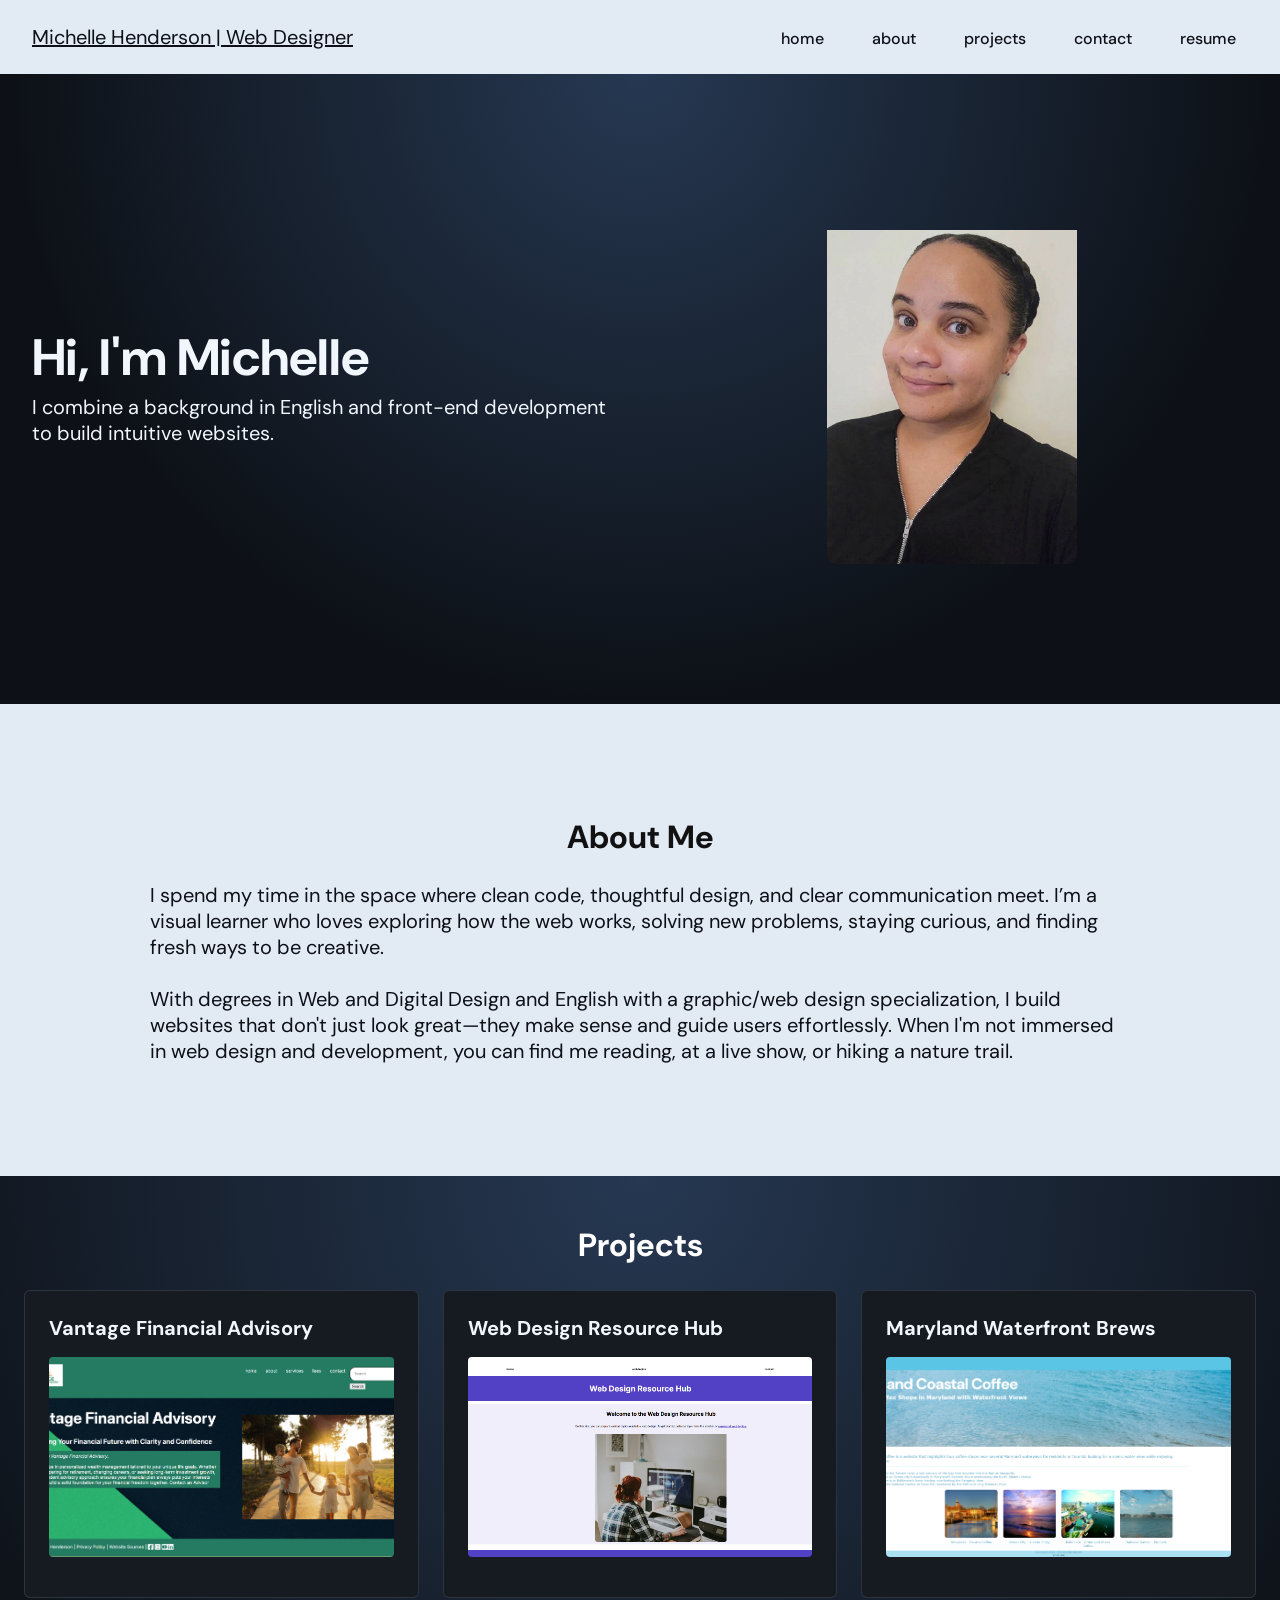
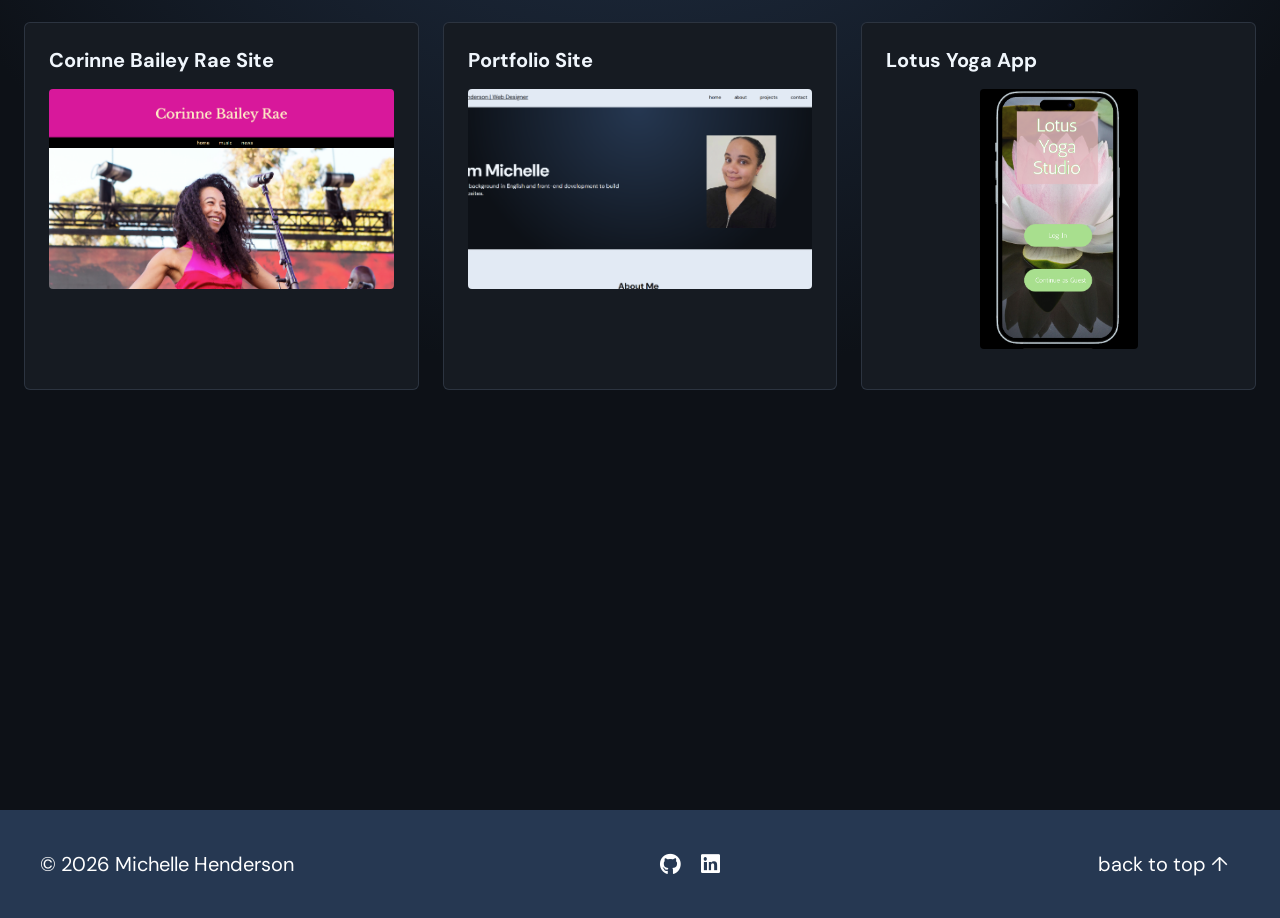
==== index.html @ 662ca111 "increase font awesome icon sizes" ====
<!DOCTYPE html>
<html lang="en">
<head>
    <meta charset="UTF-8">
    <meta name="viewport" content="width=device-width, initial-scale=1.0">
    <title>Michelle Henderson - Web Designer</title>
    <link rel="preconnect" href="https://fonts.googleapis.com">
<link rel="preconnect" href="https://fonts.gstatic.com" crossorigin>
<link href="https://fonts.googleapis.com/css2?family=DM+Sans:ital,opsz,wght@0,9..40,100..1000;1,9..40,100..1000&family=Manrope:wght@200..800&display=swap" rel="stylesheet">
   <link rel="stylesheet" href="https://cdnjs.cloudflare.com/ajax/libs/font-awesome/6.5.1/css/all.min.css" integrity="sha512-DTOQO9RWCH3ppGqcWaEA1BIZOC6xxalwEsw9c2QQeAIftl+Vegovlnee1c9QX4TctnWMn13TZye+giMm8e2LwA==" crossorigin="anonymous" referrerpolicy="no-referrer" /> 
<link rel="stylesheet" href="style.css">
    <script src="script.js" defer></script>
</head>

<body>
   <header class="site-header" id="top">
<div class="logo">
    <a href="index.html">Michelle Henderson | Web Designer </a>
</div>

<button class="nav-toggle" aria-label="Toggle navigation">
    <span class="hamburger-bar"></span>
    <span class="hamburger-bar"></span>
    <span class="hamburger-bar"></span>
</button>

<nav class="site-nav">
    <ul>
        <li><a href="#hero">home</a></li>
        <li><a href="#about">about</a></li>
        <li><a href="#projects">projects</a></li>
        <li><a href="#contact">contact</a></li>
        <li><a href="resume.html">resume</a></li>
    </ul>
</nav>
   </header> 


   <main>
<section id="hero" class="hero-section">
    <div class="hero-text">
<h1>Hi, I'm Michelle</h1>
<span class="hero-subtitle">I combine a background in English and front-end development
     to build intuitive websites.
</span>
    </div>

    <div class="hero-image">
        <img src="images/selfie-3.webp" alt="photo of Michelle" class="selfie-img">
    </div>
</section>

<section id="about" class="about-section">
    <h2>About Me</h2>
<p>I spend my time in the space where clean code, thoughtful design, and clear communication meet. I’m a visual learner who loves exploring how the web works, solving new problems, staying curious, and finding fresh ways to be creative.</p><br>
<p>​With degrees in Web and Digital Design and English with a graphic/web design specialization, I build websites that don't just look great—they make sense and guide users effortlessly. When I'm not immersed in web design and development, you can find me reading, at a live show, or hiking a nature trail.</p>

</section>

<section id="projects" class="projects-section">
<h2>Projects</h2>
<div class="projects-grid">
    <article class="project-card">
        <h3>Vantage Financial Advisory</h3>
        <a href="vantage-financial-advisory.html"><img src="images/financial-site.png" alt="photo of Financial Advisory site"></a>
        <div class="tech-tags">
        </div>
    </article>
        
    <article class="project-card">
        <h3>Web Design Resource Hub</h3>
        <img src="images/resource-hub-site.png" alt="photo of Web Resource Hub site">
        <div class="tech-tags">
        </div>
    </article>

      <article class="project-card">
        <h3>Maryland Waterfront Brews</h3>
        <img src="images/coastal-coffee-site.png" alt="photo of Coastal Coffee site">
        <div class="tech-tags">
        </div>
    </article>

    <article class="project-card">
        <h3>Corinne Bailey Rae Site</h3>
        <img src="images/cbr-fansite-desktop.png" alt="photo of Corinne Bailey Rae Site">
        <div class="tech-tags">
        </div>
    </article>

    <article class="project-card">
        <h3>Portfolio Site</h3>
        <img src="images/portfolio-site.png" alt="photo of Portfolio site">
        <div class="tech-tags">
        </div>
    </article>

    <article class="project-card">
        <h3>Lotus Yoga App</h3>
        <img src="images/lotus-app.png" alt="photo of Lotus Yoga App" class="mockup-portrait">
        <div class="tech-tags">
        </div>
    </article>

</div>
</section>

<section id="contact" class="contact-section">
<h2>Let's Build Something Together!</h2>
<div class="cta">
  <a href="mailto:michellehenderson.dev@gmail.com?subject=Web%20Design%20Inquiry" class="btn">Get in Touch</a>
</div>
</section>






   </main>
<footer class="site-footer">
    <div class="footer-inner">
        <p>&copy; <span id="current-year"></span> Michelle Henderson</p>

        <div class="footer-social">
      <a href="https://github.com/chelle-codes" target="_blank" rel="noopener noreferrer" aria-label="GitHub Profile">
        <i class="fa-brands fa-github fa-xl" aria-hidden="true"></i>
      </a>
      <a href="https://linkedin.com" target="_blank" rel="noopener noreferrer" aria-label="LinkedIn Profile">
        <i class="fa-brands fa-linkedin fa-xl" aria-hidden="true"></i>
      </a>
    </div>

        <a href="#top" class="back-to-top">back to top &uarr;</a>
    </div>
</footer>


</body>
</html>
---- style.css ----
:root {
  --bg-dark: #0d1117;
  --bg-dark-glow: #263852;
  --bg-dark-card: #161b22;
  --bg-light: #e2eaf4;
  --text-on-dark: #f0f6fc;
  --text-muted-dark: #8b949e;
  --text-on-light: #0d1117;
  --accent: #8513ff;
  --border-subtle: rgba(165, 196, 232, 0.15);
}


*,
*::before,
*::after {
    box-sizing: border-box;
    margin: 0;
    padding: 0;
}

html {
    font-size: 16px; 
}

body {
    font-family: 'DM Sans', sans-serif;
    font-size: 1.25rem;
    color: #333;
    background-color: var(--bg-dark);
    background-image: radial-gradient(circle at 50% 0%, var(--bg-dark-glow) 0%, var(--bg-dark) 70%);
}

img {
    max-width: 100%;
    height: auto;
    display: block;
}

.hero-section{
  background-color: var(--bg-dark);
  background-image: radial-gradient(circle at 50% 0%, var(--bg-dark-glow) 0%, var(--bg-dark) 70%);
  color: var(--text-on-dark);
}

.selfie-img {
    width:100%;
    max-width:250px;
    height:auto;
    display:block;
    margin: 0 auto;
    border-radius:10px;
    padding-top:1.5rem;
}

.hero-section {
    padding: 2.5rem clamp(1.25rem, 5vw, 2rem) 3rem;
}

.about-section {
    padding: 3.5rem clamp(1.25rem, 5vw, 2rem);
}

.about-section p + p {
    margin-top: 1rem;
}

.contact-section {
    padding: 3.5rem clamp(1.25rem, 5vw, 2rem);
    text-align: center;
}


/* --- Mobile Header & Spacing --- */
.site-header {
    position: sticky;
    top:0;
    z-index:1000;
    display: flex;
    justify-content: space-between;
    align-items: center;
    padding: 1rem 1.25rem; /* Tighter padding for mobile */
    font-size: 1.15rem;
    background-color: var(--bg-light);
}

header, .hero {
    padding-left: 1.25rem;
    padding-right: 1.25rem;
}

h1 {
    font-size: clamp(2.2rem, 4vw, 4rem);
    margin-bottom: 0.2rem;
}

h2 {font-size: 2rem;
    margin-bottom: 1.5rem;
    text-align: center;
    color: #111;
}

.project-h2{
    text-align:left;
    padding-top:2rem;
}

.project-page-h1{
   color: var(--text-on-light);
   padding: 2rem 1.25rem;
}

.hero-subtitle {
    font-size: 1.1rem;
    color: var(--text-on-dark);
}

.hero-subtitle-project-page{
    font-size: 1.1rem;
    color: var(--text-on-light);
    padding: 2rem 1.25rem;
}

/* --- Mobile Hamburger Toggle Button --- */
.nav-toggle {
    display: block; /* Visible by default on mobile */
    background: none;
    border: none;
    cursor: pointer;
    padding: 0.5rem;
    z-index: 1001;
}

.hamburger-bar {
    display: block;
    width: 25px;
    height: 3px;
    background-color: #333;
    margin: 5px 0;
    transition: 0.3s;
}

/* --- Mobile Off-Canvas Navigation --- */
.site-nav {
    position: fixed;
    top: 0;
    right: 0;
    z-index: 999;
    width: 280px;
    height: auto;
    max-height: 90vh;
    background-color: #ffffff;
    border-bottom-left-radius: 12px;
    box-shadow: -4px 0 15px rgba(0, 0, 0, 0.1);
    transform: translateX(100%);
    visibility: hidden;
    transition: transform 0.4s cubic-bezier(0.16, 1, 0.3, 1), visibility 0.4s;
}

.site-nav.active {
    transform: translateX(0);
    visibility: visible;
}

.site-nav ul {
    list-style: none;
    display: flex;
    flex-direction: column; /* Stacked vertical links for mobile touch targets */
    padding: 4rem 1.5rem 1.25rem 1.5rem;
    gap: 0.25rem;
    margin: 0;
}

.site-nav a {
    text-decoration: none;
    color: #333;
    font-weight: 500;
    display: flex;
    align-items: center;
    min-height: 44px;
    padding: 0.35rem 0;
    font-size: 1.1rem;
}

.site-nav a:hover {
    color: var(--accent);
}

a:link{color:var( --text-on-light);
}

a:visited{color:var( --text-on-light);
}

a:focus{color:var( --accent);
}

a:hover{color:var( --accent);
}

a:active{color:var( --text-on-light);
}

.cta a {
    color: var(--text-on-dark);
}

.about-section {
    background-color: var(--bg-light);
    color: var(--text-on-light);
    
}

.about-section p {
    max-width:70ch;
    margin: 0 auto;
}

.back-to-top {
  display: inline-flex;
  align-items: center;
  justify-content: center;
  min-height: 44px;
  padding: 0.5rem 0.75rem;
}


/* --- Projects Section & Grid --- */
.projects-section {
    padding: 3rem 1.5rem;
    background-color: var(--bg-dark);
    background-image: radial-gradient(circle at 50% 0%, var(--bg-dark-glow) 0%, var(--bg-dark) 75%);
    color: var(--text-on-dark);
}

.projects-section h2 {
    font-size: 2rem;
    margin-bottom: 1.5rem;
    text-align: center;
    color: white;
}

/* Mobile default: Single column stack for project cards */
.projects-grid {
    display: grid;
    grid-template-columns: 1fr;
    gap: 1.5rem;
}

.project-card {
  background-color: var(--bg-dark-card);
  padding: 1.5rem;
  border-radius: 6px;
  border: 1px solid var(--border-subtle);
  display: flex;
  flex-direction: column;
  gap: 1rem;
  min-width: 0;
  overflow: hidden;
}

.project-card img {
  display: block;
  width: 100%;
  max-width: 100%;
  height: 200px;
  object-fit: cover;
  border-radius: 4px;
}

.project-card img.mockup-portrait {
  width: auto;
  max-width: 100%;
  height: auto;
  max-height: 260px;
  object-fit: contain;
  align-self: center;
}

.project-card h3 {
    font-size: 1.25rem;
    color: var(--text-on-dark);
}

.project-card p {
    font-size: 0.95rem;
    color: var(--text-muted-dark);
}

.tech-tags {
    display: flex;
    flex-wrap: wrap;
    gap: 0.5rem;
}

.contact-section{
    background-color: var(--bg-light);
    color: var(--text-on-light);
}
.site-footer {
  background-color: var(--bg-dark-glow);
  color: #ffffff;            /* Base text color */
  padding: 2rem 1rem;
}

/* Inner constrained layout container */
.footer-inner {
  max-width: 1200px;
  margin: 0 auto;
  display: flex;
  flex-direction: column;
  align-items: center;
  gap: 1rem;
  text-align: center;
}

/* Link and icon alignment */
.site-footer a {
  color: #ffffff;
  text-decoration: none;
  display: inline-flex;
  align-items: center;
  justify-content: center;
}

/* Font Awesome icon sizing and transition */
.site-footer i {
  font-size: 1.35rem;
  transition: color 0.2s ease, transform 0.2s ease;
}

/* Hover and focus states for interactivity */
.site-footer a:hover i,
.site-footer a:focus i {
  color: var(--accent);
  transform: translateY(-2px);
}

.footer-social {
  display: flex;
  gap: 1.25rem;
  align-items: center;
}

.hero-section,
  .about-section {
  padding-left: clamp(1.25rem, 5vw, 2rem);
  padding-right: clamp(1.25rem, 5vw, 2rem);
}

.project-image{
    width:100%;
    max-width:800px;
    height:auto;
    display:block;
    margin: 0 auto;
    border-radius:10px;
    padding-top:1.5rem;
}

.hero-section-project{
    padding-top:2rem;
    background-color: var(--bg-light); /* Or var(--bg-dark-card) if dark */
    color: var(--text-on-light);
}

.container{
    max-width:70rem;
    margin-inline:auto;
    padding-left: clamp(1.25rem, 5vw, 2rem);
    padding-right: clamp(1.25rem, 5vw, 2rem);
    padding-top:2rem;
    margin-top:4rem;
    background-color: var(--bg-dark);
    background-image: radial-gradient(circle at 50% 0%, var(--bg-dark-glow) 0%, var(--bg-dark) 70%);
    color: var(--text-on-light);
}

.project-section{
  background-color: var(--bg-light); /* Or var(--bg-dark-card) if dark */
  color: var(--text-on-light);
  padding: 2rem 1.25rem;
  margin-bottom: 2rem; /* Creates the gap below each section */
}

.cta{
  display: flex;
  flex-wrap: wrap;
  justify-content: center;
  gap: 0.75rem;
  margin-top: 1.5rem;
}

.btn{
  display: inline-flex;
  align-items: center;
  justify-content: center;
  min-height: 44px;
  padding: 0.75rem 1.75rem;
  border-radius: 999px;
  background-color: var(--bg-dark-glow);
  color: var(--text-on-dark);
  font-weight: 600;
  text-decoration: none;
  transition: background-color 0.2s ease, color 0.2s ease, border-color 0.2s ease;
  margin-bottom: 2rem;
}
.btn:hover,
.btn:focus-visible {
  background-color: var(--bg-dark-glow);
  border-color: var(--bg-dark-glow);
  color:var(--accent);
}

.btn:focus-visible {
  outline: 3px solid var(--accent);
  outline-offset: 2px;
}

.reveal {
  opacity: 0;
  transform: translateY(20px);
  transition: opacity 0.65s ease-out, transform 0.65s ease-out;
}

.reveal.is-visible {
  opacity: 1;
  transform: translateY(0);
}



/* Respect user motion preferences */
@media (prefers-reduced-motion: reduce) {
  .reveal {
    opacity: 1;
    transform: none;
    transition: none;
  }
}

@media (min-width: 768px) {

    .hero-section {
        display:grid;
        grid-template-columns: 1fr 1fr;
        align-items:center;
        gap: 2rem; 
        min-height: 70vh;
    }

    .site-header {
        padding: 1.5rem 2rem;
        font-size: 1.25rem;
    }

    .hero {
        padding-top:4rem;
        padding-bottom:4rem;
        padding-left: 2rem;
        padding-right: 2rem;
    }

    .hero-text {
        margin-top:0;
    }

    .hero-subtitle {
        font-size: 1.25rem;
    }

    /* Hide the mobile menu toggle on desktop */
    .nav-toggle {
        display: none;
    }

    /* Reset off-canvas sidebar back to a inline header navigation */
    .site-nav {
        position: static;
        width: auto;
        height: auto;
        background-color: transparent;
        box-shadow: none;
        transform: none;
        visibility: visible;
    }

    .site-nav ul {
        flex-direction: row; /* Horizontal alignment */
        padding: 0;
        gap: 1.5rem;
    }

    .site-nav a {
        display: inline;
        padding: 0.5rem 0.75rem;
        font-size: 1rem;
    }

    .projects-grid {
        grid-template-columns: repeat(3, 1fr); /* Switches to a 3-column grid on larger screens */
    }
    
    .hero {
        padding: 5rem 2rem;
    }

    .hero h1 {
        font-size: 2.75rem;
    }

    .about-section{
    padding-top: 7rem;    
    padding-bottom: 7rem; 
}

   .contact-section{
    padding-top: 7rem;    
    padding-bottom: 7rem; 
}

.footer-inner {
    flex-direction: row;
    justify-content: space-between;
  }

  .btn {
    margin-bottom: 2rem;
  }
  

}

/*project card slide-in*/
@media (max-width: 767px) {
  .projects-grid .project-card.card-reveal {
    opacity: 0;
    transform: translateY(18px);
    transition: opacity 0.5s ease-out, transform 0.5s ease-out;
  }

  .projects-grid .project-card.card-reveal.is-visible {
    opacity: 1;
    transform: translateY(0);
  }
}

@media (prefers-reduced-motion: reduce) {
  .projects-grid .project-card.card-reveal {
    opacity: 1;
    transform: none;
    transition: none;
  }
}
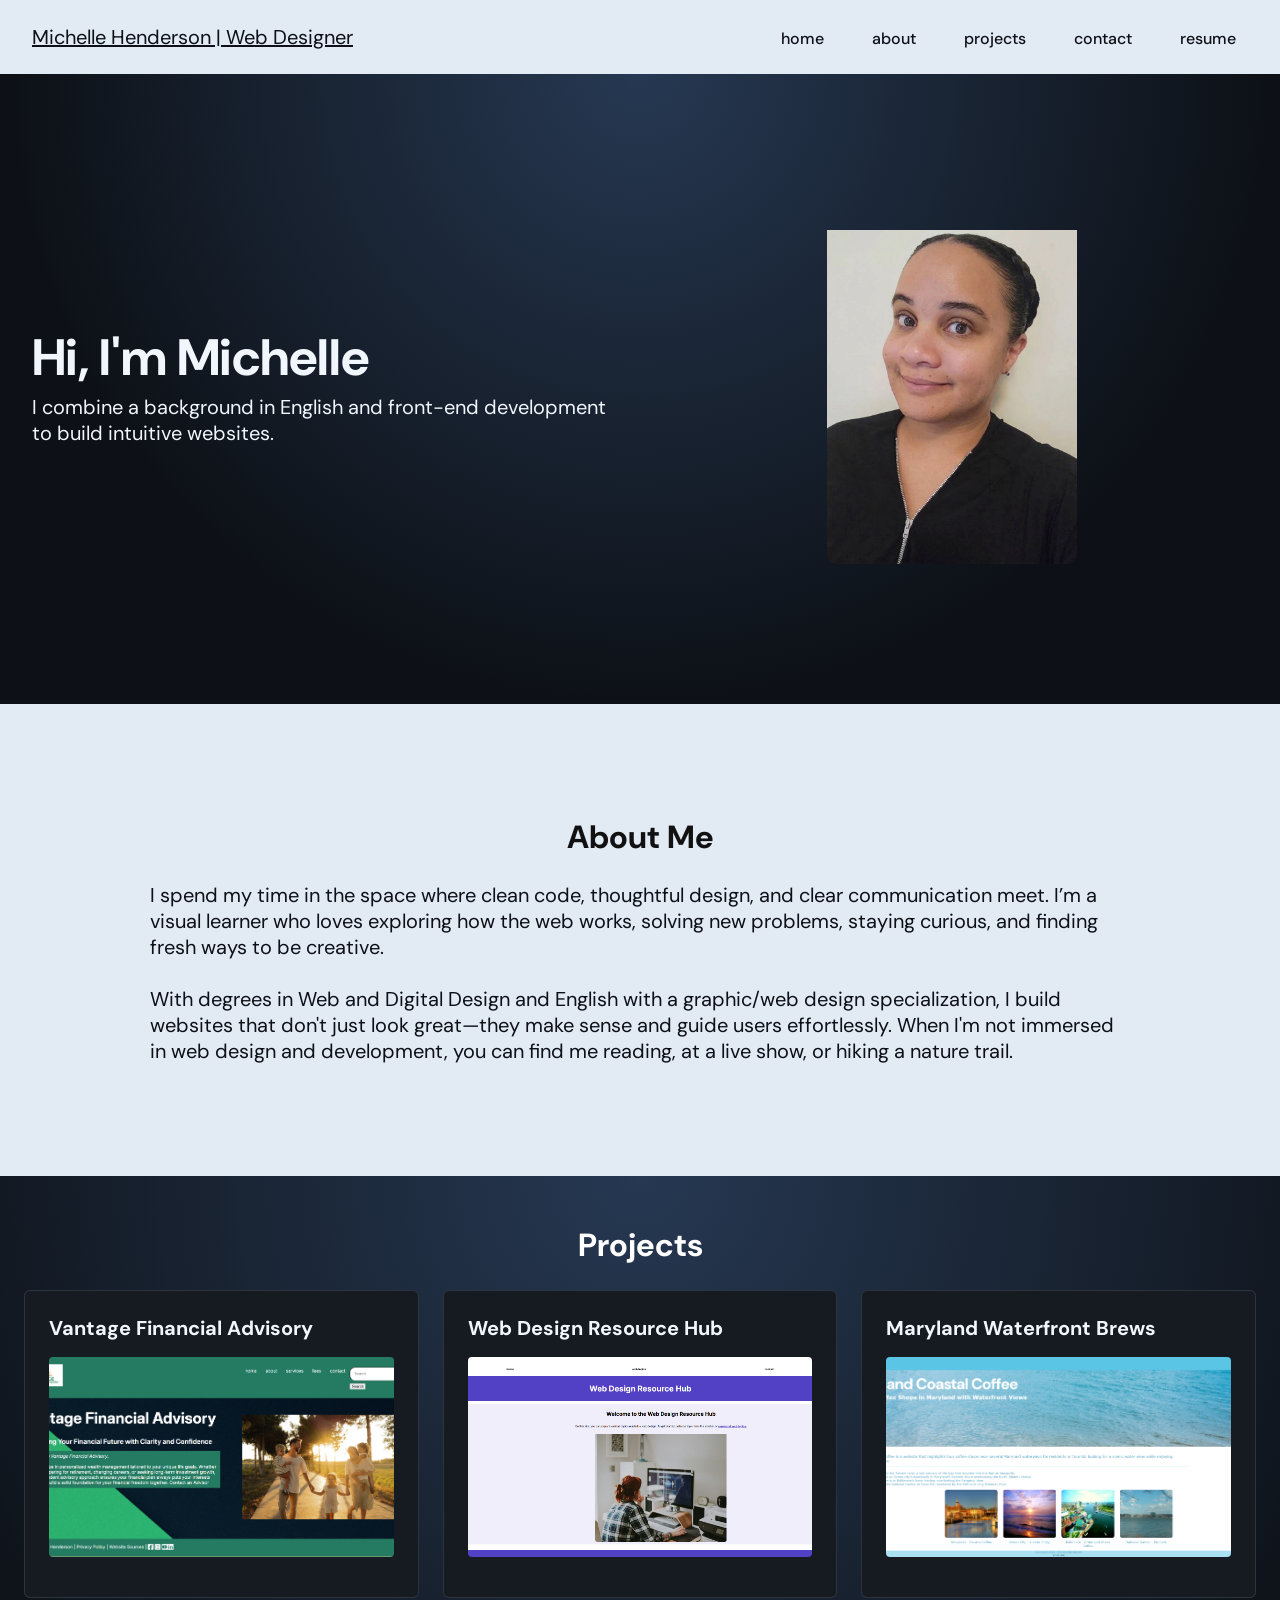
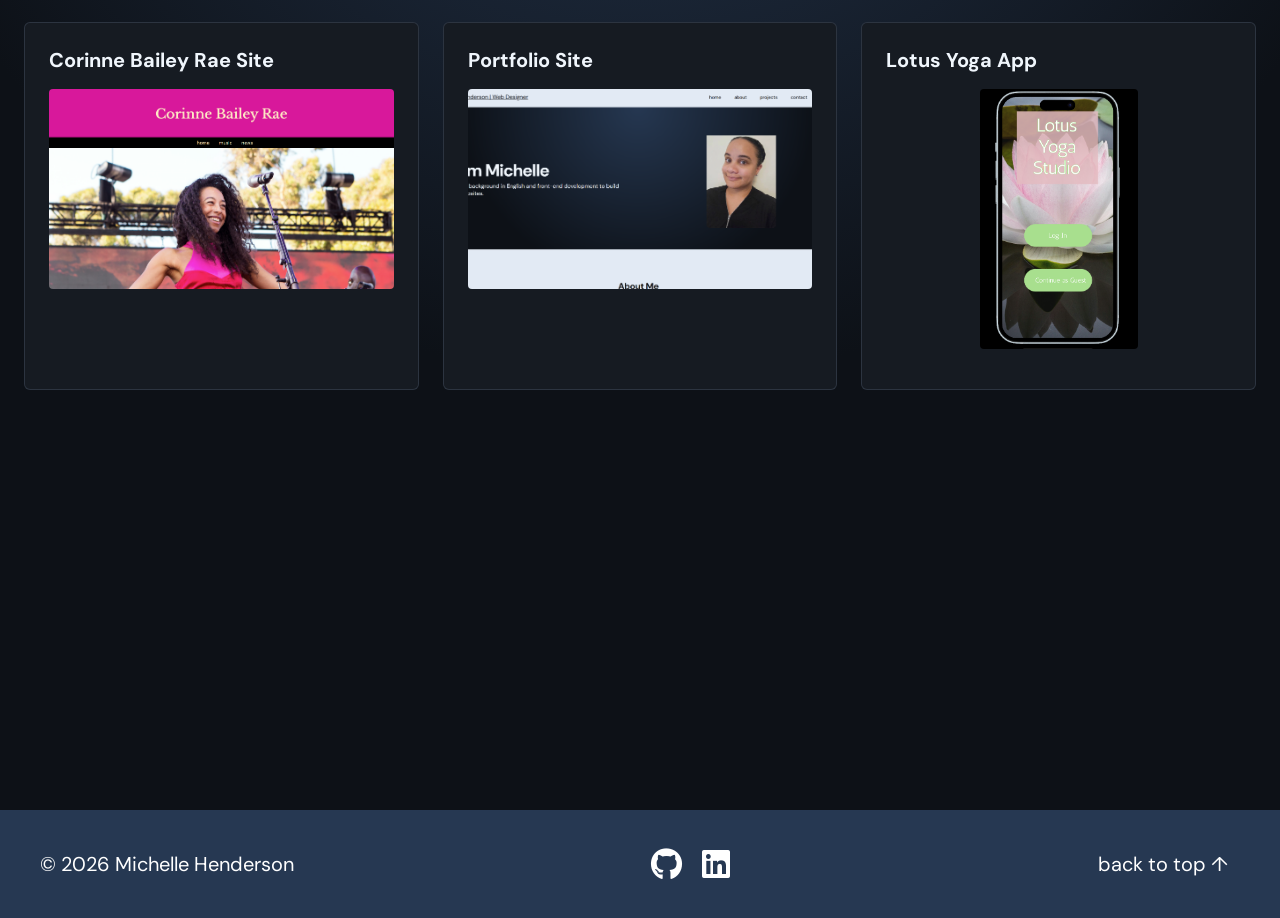
==== commit 09858baa: "remove font icon sizing in html" ====
--- a/index.html
+++ b/index.html
@@ -124,10 +124,10 @@
 
         <div class="footer-social">
       <a href="https://github.com/chelle-codes" target="_blank" rel="noopener noreferrer" aria-label="GitHub Profile">
-        <i class="fa-brands fa-github fa-xl" aria-hidden="true"></i>
+        <i class="fa-brands fa-github" aria-hidden="true"></i>
       </a>
       <a href="https://linkedin.com" target="_blank" rel="noopener noreferrer" aria-label="LinkedIn Profile">
-        <i class="fa-brands fa-linkedin fa-xl" aria-hidden="true"></i>
+        <i class="fa-brands fa-linkedin" aria-hidden="true"></i>
       </a>
     </div>
 
--- a/style.css
+++ b/style.css
@@ -329,6 +329,11 @@
   transition: color 0.2s ease, transform 0.2s ease;
 }
 
+.footer-social .fa-brands {
+    font-size: 2rem;
+}
+
+
 /* Hover and focus states for interactivity */
 .site-footer a:hover i,
 .site-footer a:focus i {
@@ -551,4 +556,4 @@
     transform: none;
     transition: none;
   }
-}+}
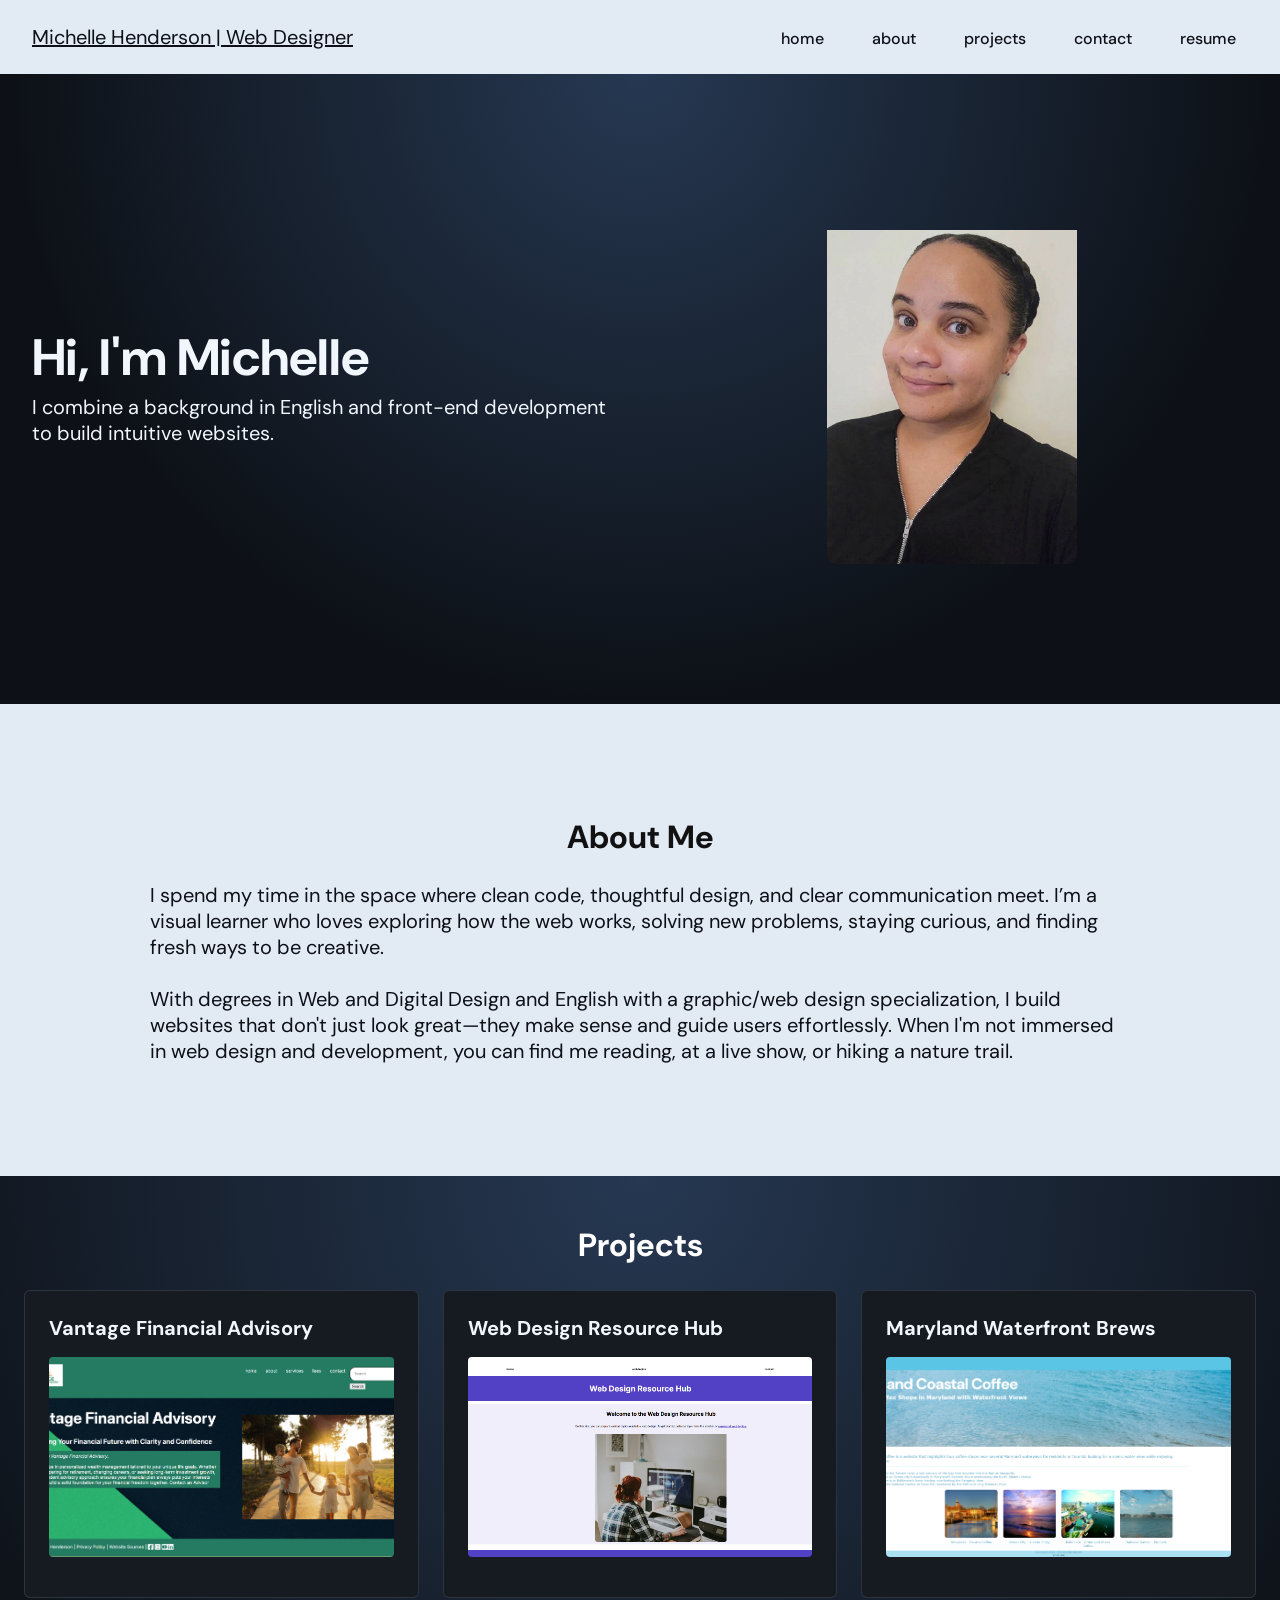
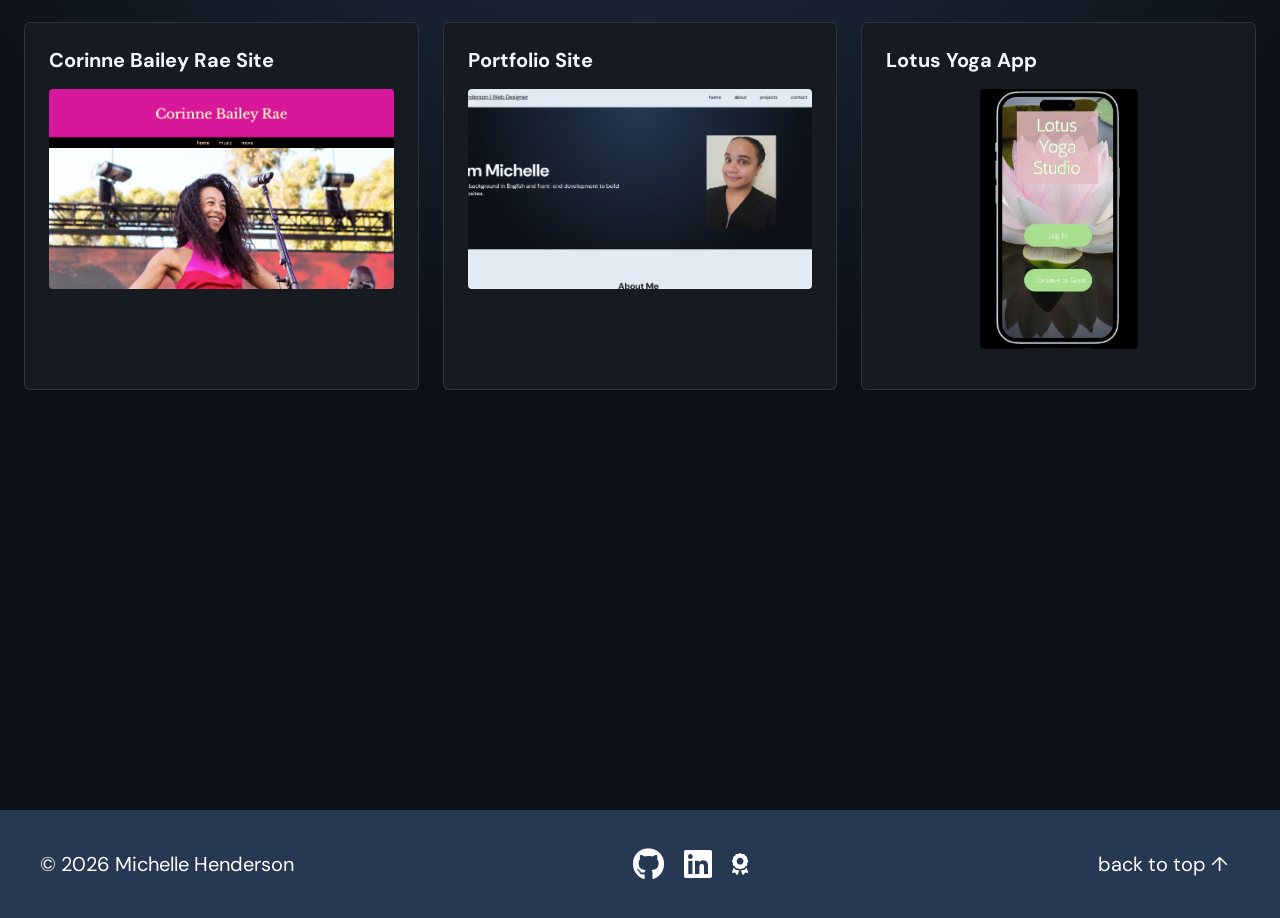
==== commit 12f6222e: "add award icon" ====
--- a/index.html
+++ b/index.html
@@ -129,6 +129,10 @@
       <a href="https://linkedin.com" target="_blank" rel="noopener noreferrer" aria-label="LinkedIn Profile">
         <i class="fa-brands fa-linkedin" aria-hidden="true"></i>
       </a>
+
+    <a href="https://your-site-url.com" target="_blank" rel="noopener noreferrer" aria-label="Awards and Recognition">
+  <i class="fa-solid fa-award fa-xl" aria-hidden="true"></i>
+</a>
     </div>
 
         <a href="#top" class="back-to-top">back to top &uarr;</a>
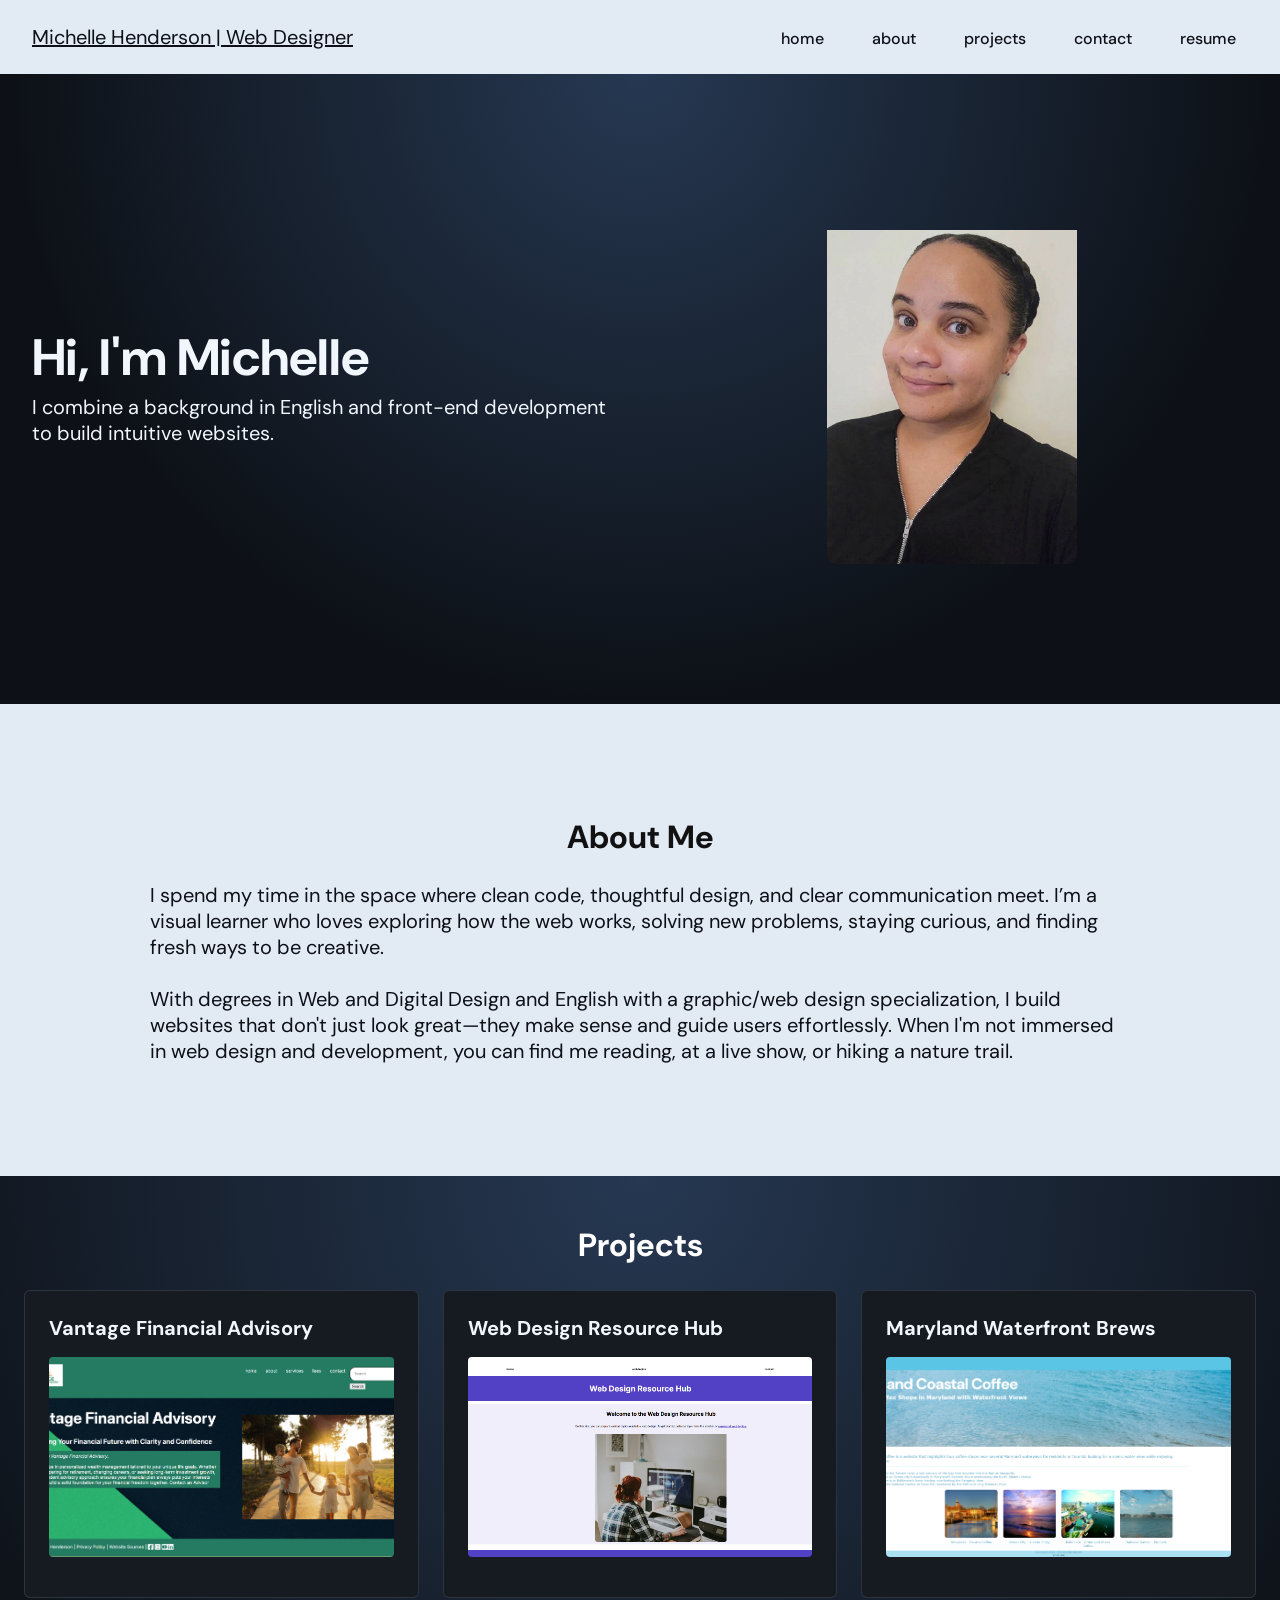
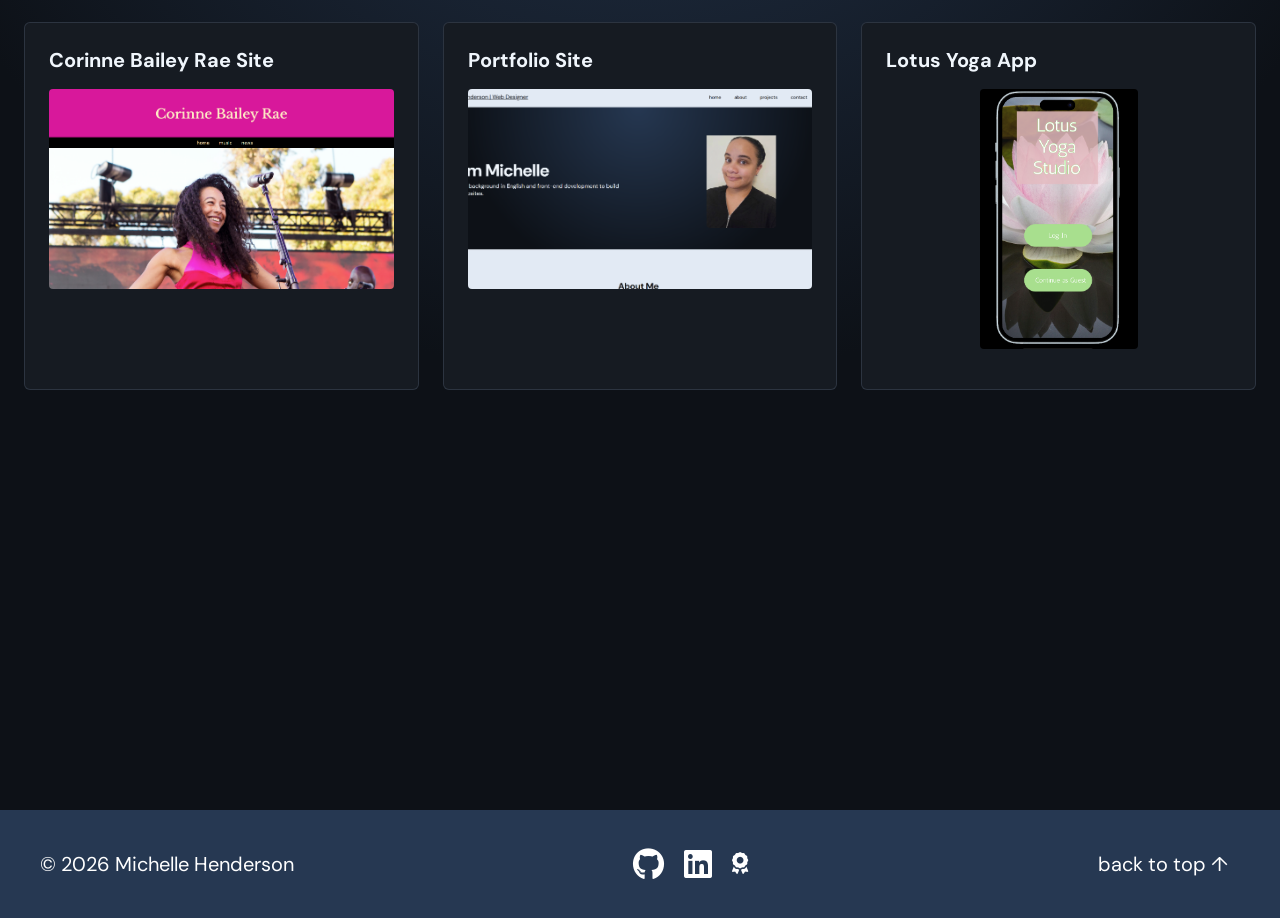
==== commit d5c1ade2: "Update index.html" ====
--- a/index.html
+++ b/index.html
@@ -131,7 +131,7 @@
       </a>
 
     <a href="https://your-site-url.com" target="_blank" rel="noopener noreferrer" aria-label="Awards and Recognition">
-  <i class="fa-solid fa-award fa-xl" aria-hidden="true"></i>
+  <i class="fa-solid fa-award" aria-hidden="true"></i>
 </a>
     </div>
 
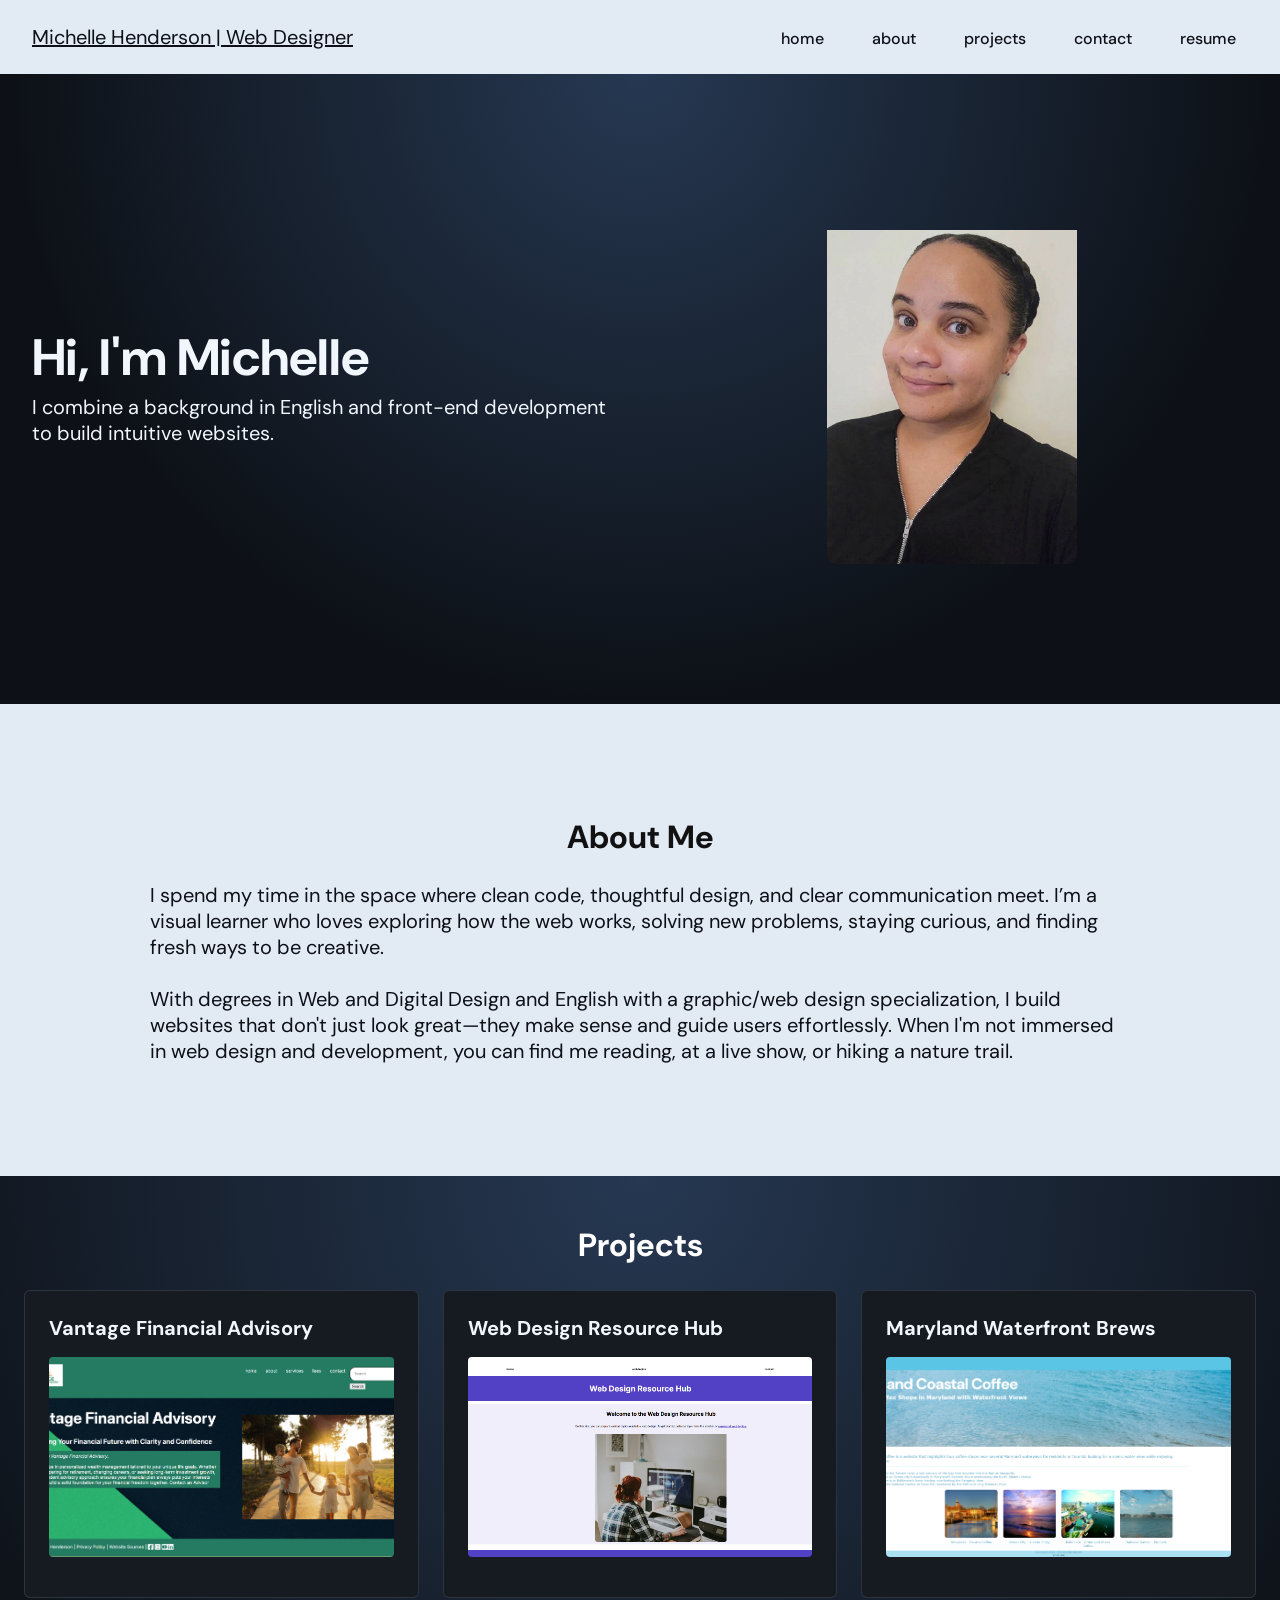
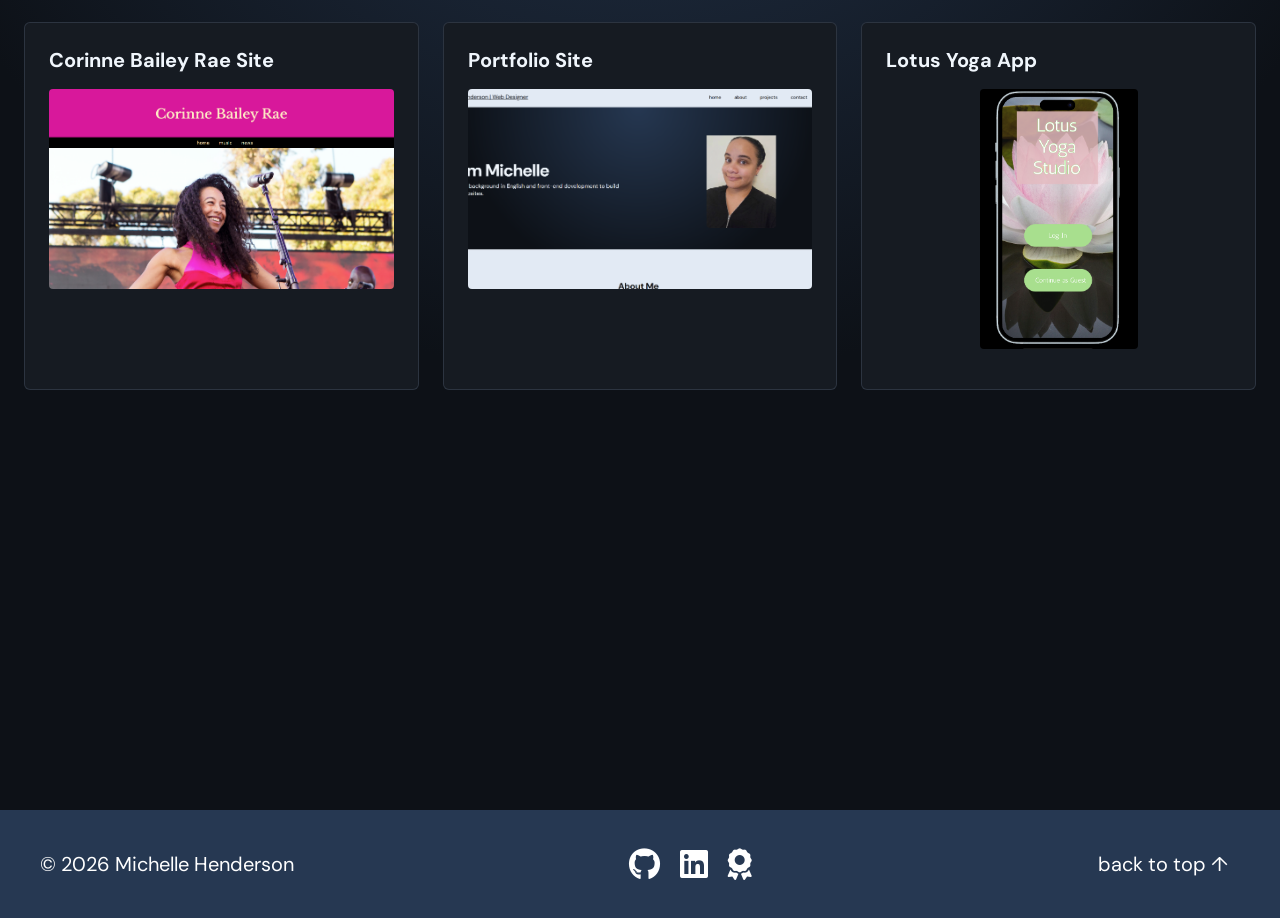
==== commit 62369f36: "Update Merit Pages Link" ====
--- a/index.html
+++ b/index.html
@@ -130,7 +130,7 @@
         <i class="fa-brands fa-linkedin" aria-hidden="true"></i>
       </a>
 
-    <a href="https://your-site-url.com" target="_blank" rel="noopener noreferrer" aria-label="Awards and Recognition">
+    <a href="https://meritpages.com/michellehenderson" target="_blank" rel="noopener noreferrer" aria-label="Merit Pages Profile">
   <i class="fa-solid fa-award" aria-hidden="true"></i>
 </a>
     </div>
--- a/style.css
+++ b/style.css
@@ -329,7 +329,8 @@
   transition: color 0.2s ease, transform 0.2s ease;
 }
 
-.footer-social .fa-brands {
+.footer-social .fa-brands,
+.footer-social .fa-solid {
     font-size: 2rem;
 }
 
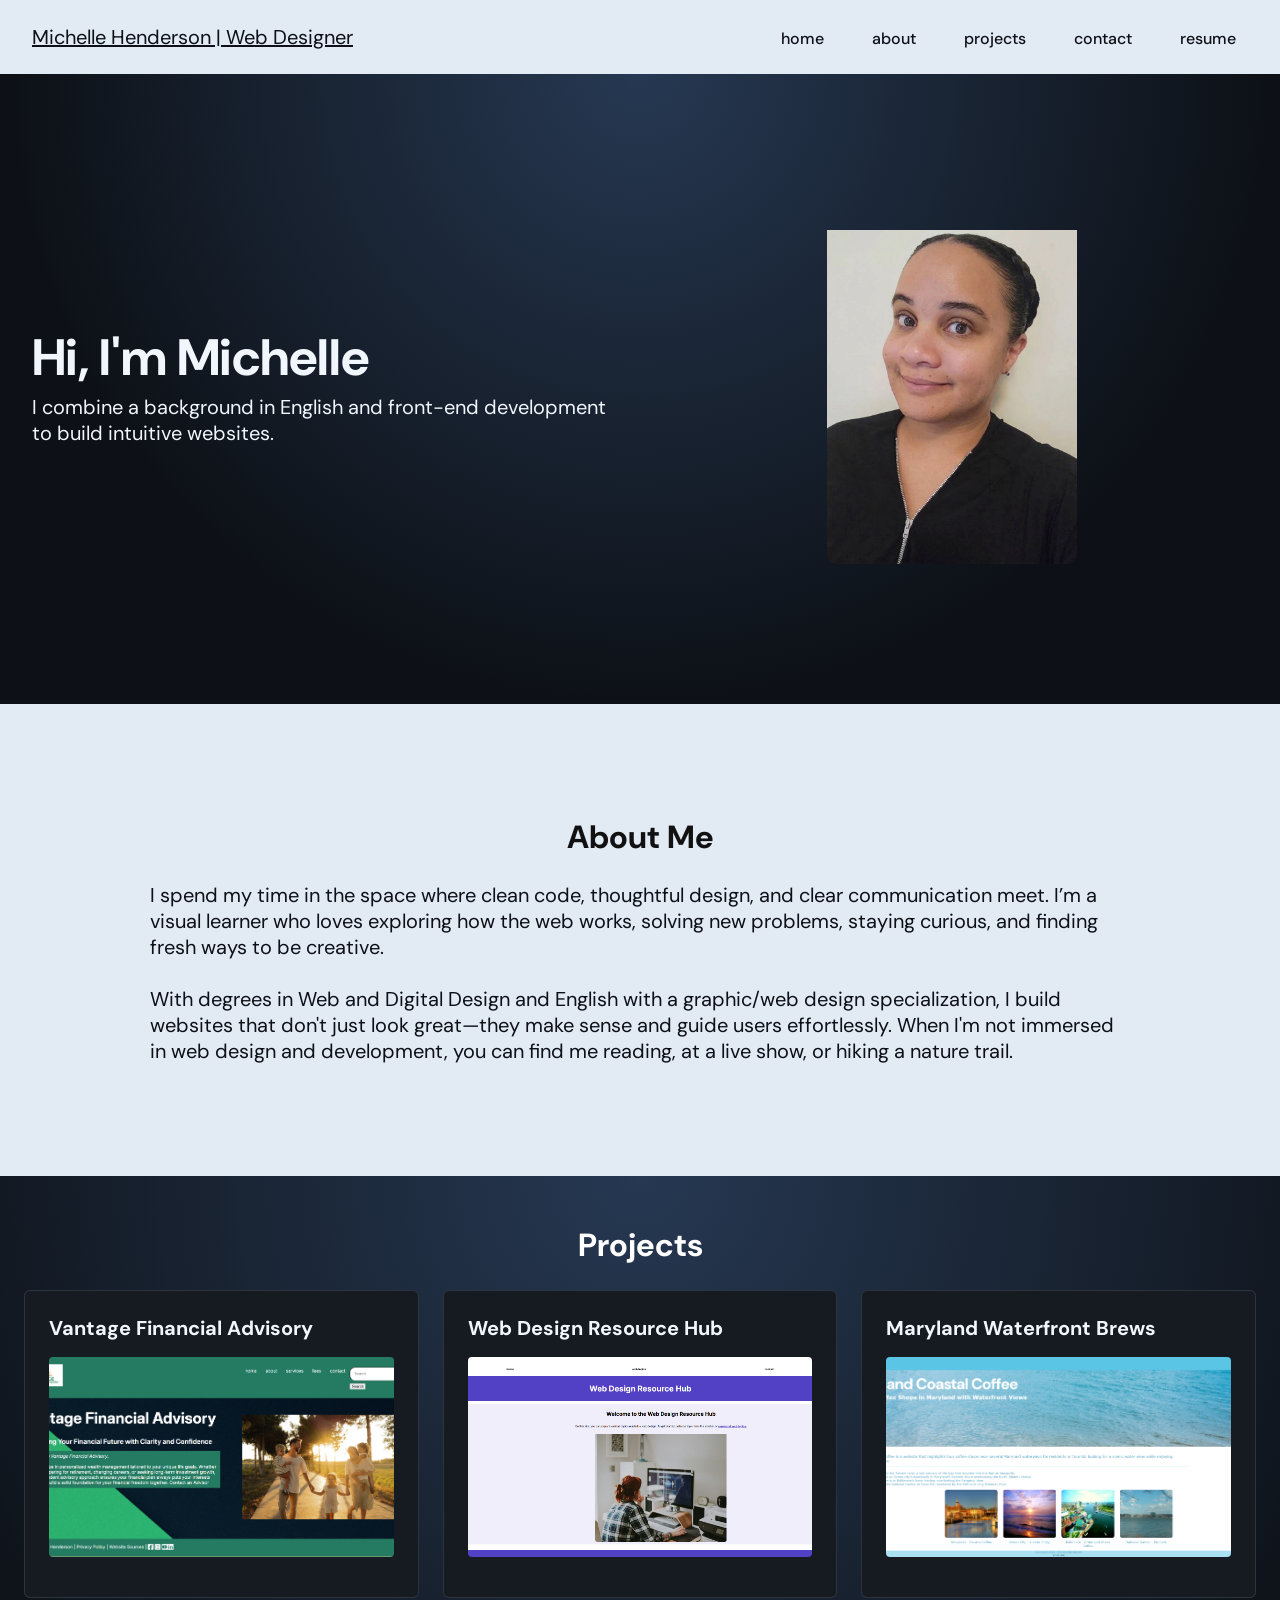
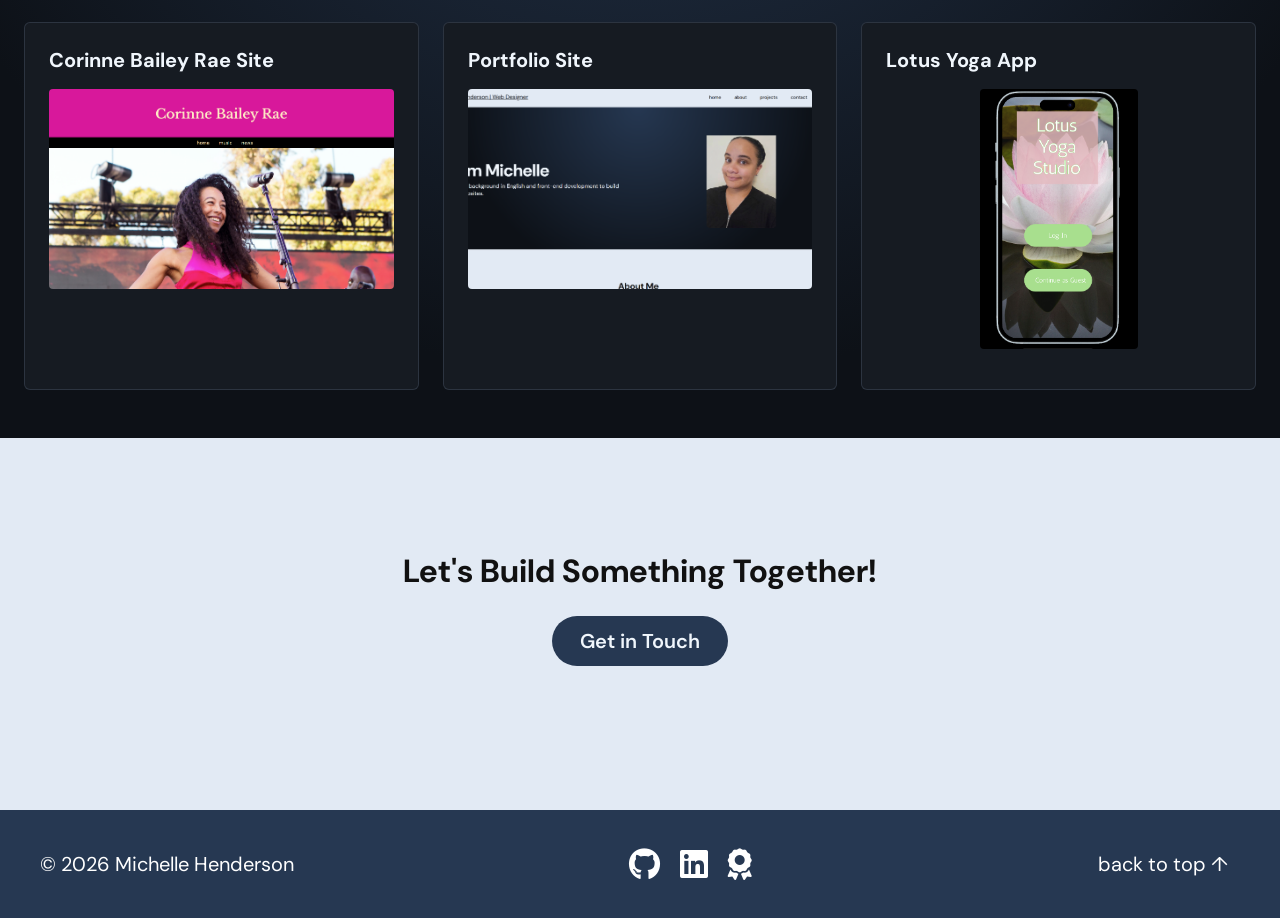
==== commit 6948a8a8: "Update GitHub link" ====
--- a/index.html
+++ b/index.html
@@ -4,6 +4,7 @@
     <meta charset="UTF-8">
     <meta name="viewport" content="width=device-width, initial-scale=1.0">
     <title>Michelle Henderson - Web Designer</title>
+     <meta name="description" content="Michelle Henderson is a web designer in the DC area specializing in responsive design, HTML, CSS, and JavaScript. Follow her latest coding projects here.">
     <link rel="preconnect" href="https://fonts.googleapis.com">
 <link rel="preconnect" href="https://fonts.gstatic.com" crossorigin>
 <link href="https://fonts.googleapis.com/css2?family=DM+Sans:ital,opsz,wght@0,9..40,100..1000;1,9..40,100..1000&family=Manrope:wght@200..800&display=swap" rel="stylesheet">
@@ -123,7 +124,7 @@
         <p>&copy; <span id="current-year"></span> Michelle Henderson</p>
 
         <div class="footer-social">
-      <a href="https://github.com/chelle-codes" target="_blank" rel="noopener noreferrer" aria-label="GitHub Profile">
+      <a href="https://github.com/michellehendersondev" target="_blank" rel="noopener noreferrer" aria-label="GitHub Profile">
         <i class="fa-brands fa-github" aria-hidden="true"></i>
       </a>
       <a href="https://linkedin.com" target="_blank" rel="noopener noreferrer" aria-label="LinkedIn Profile">
